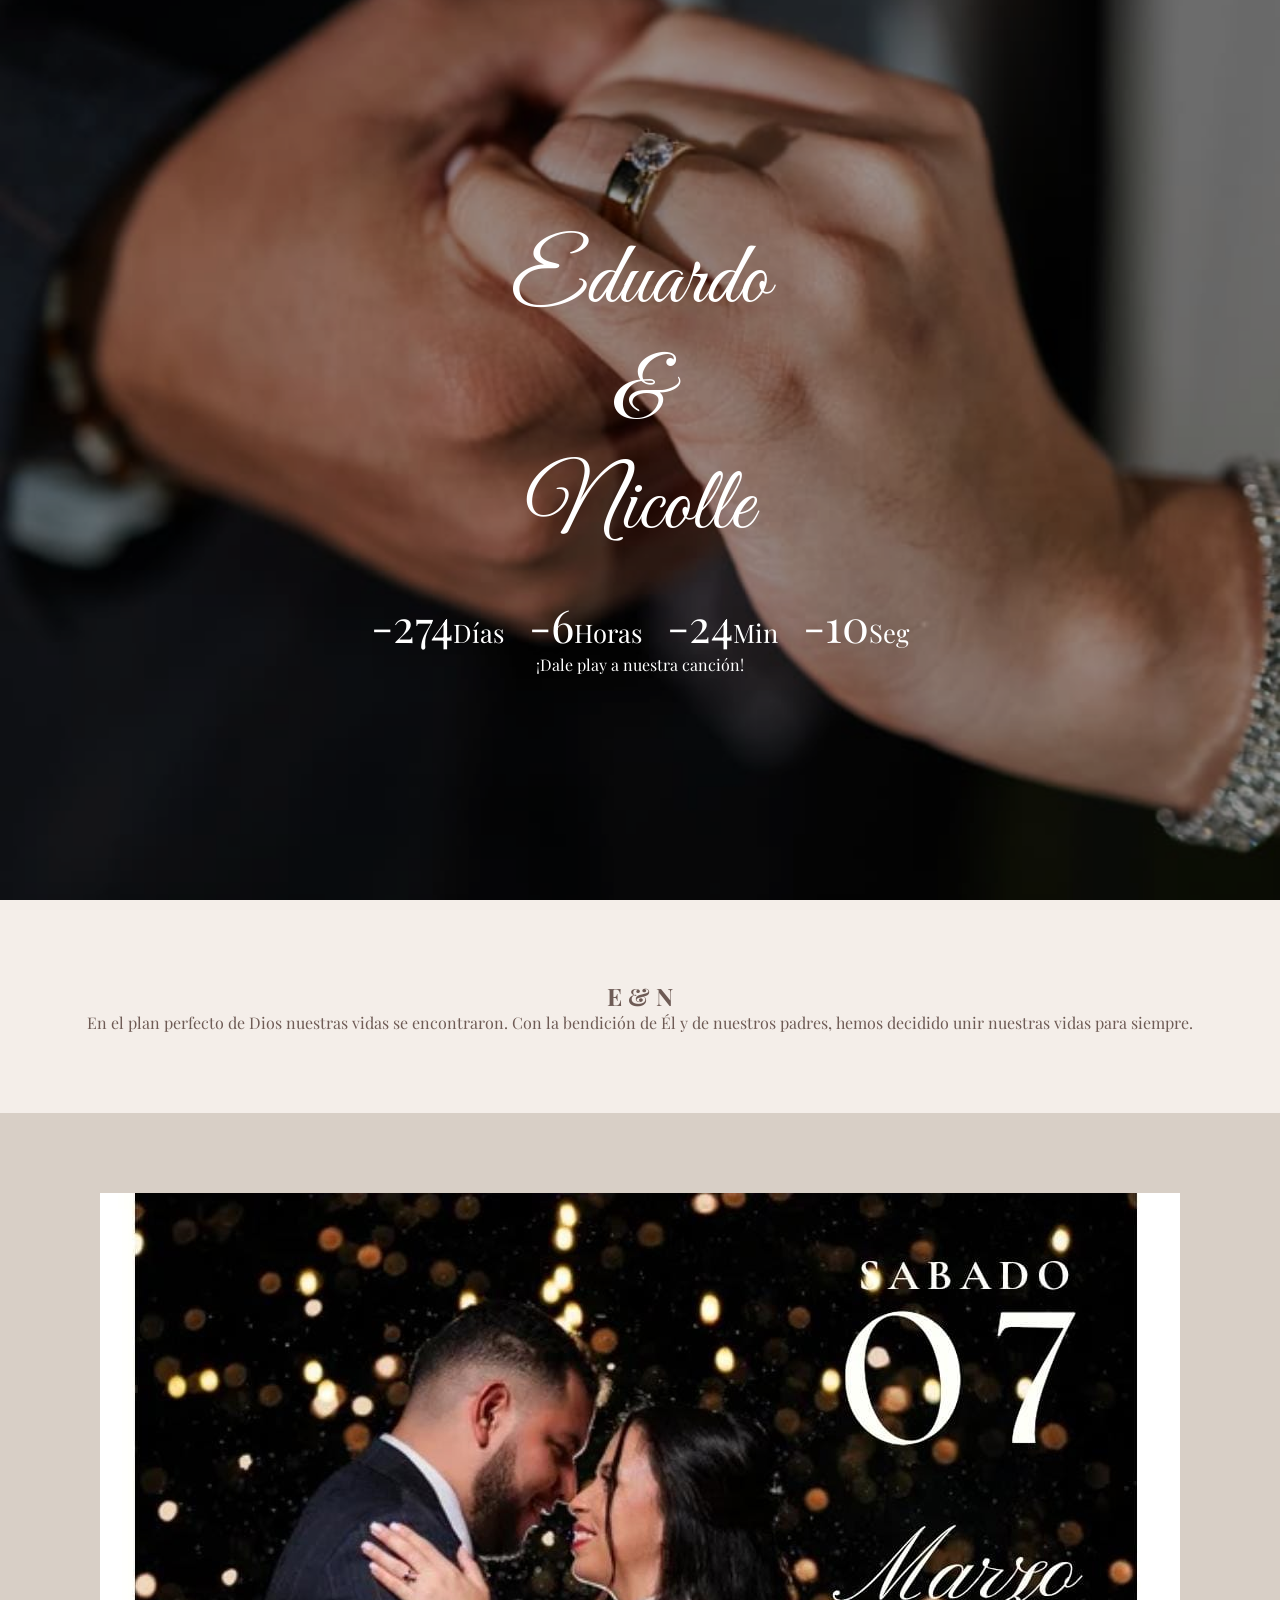
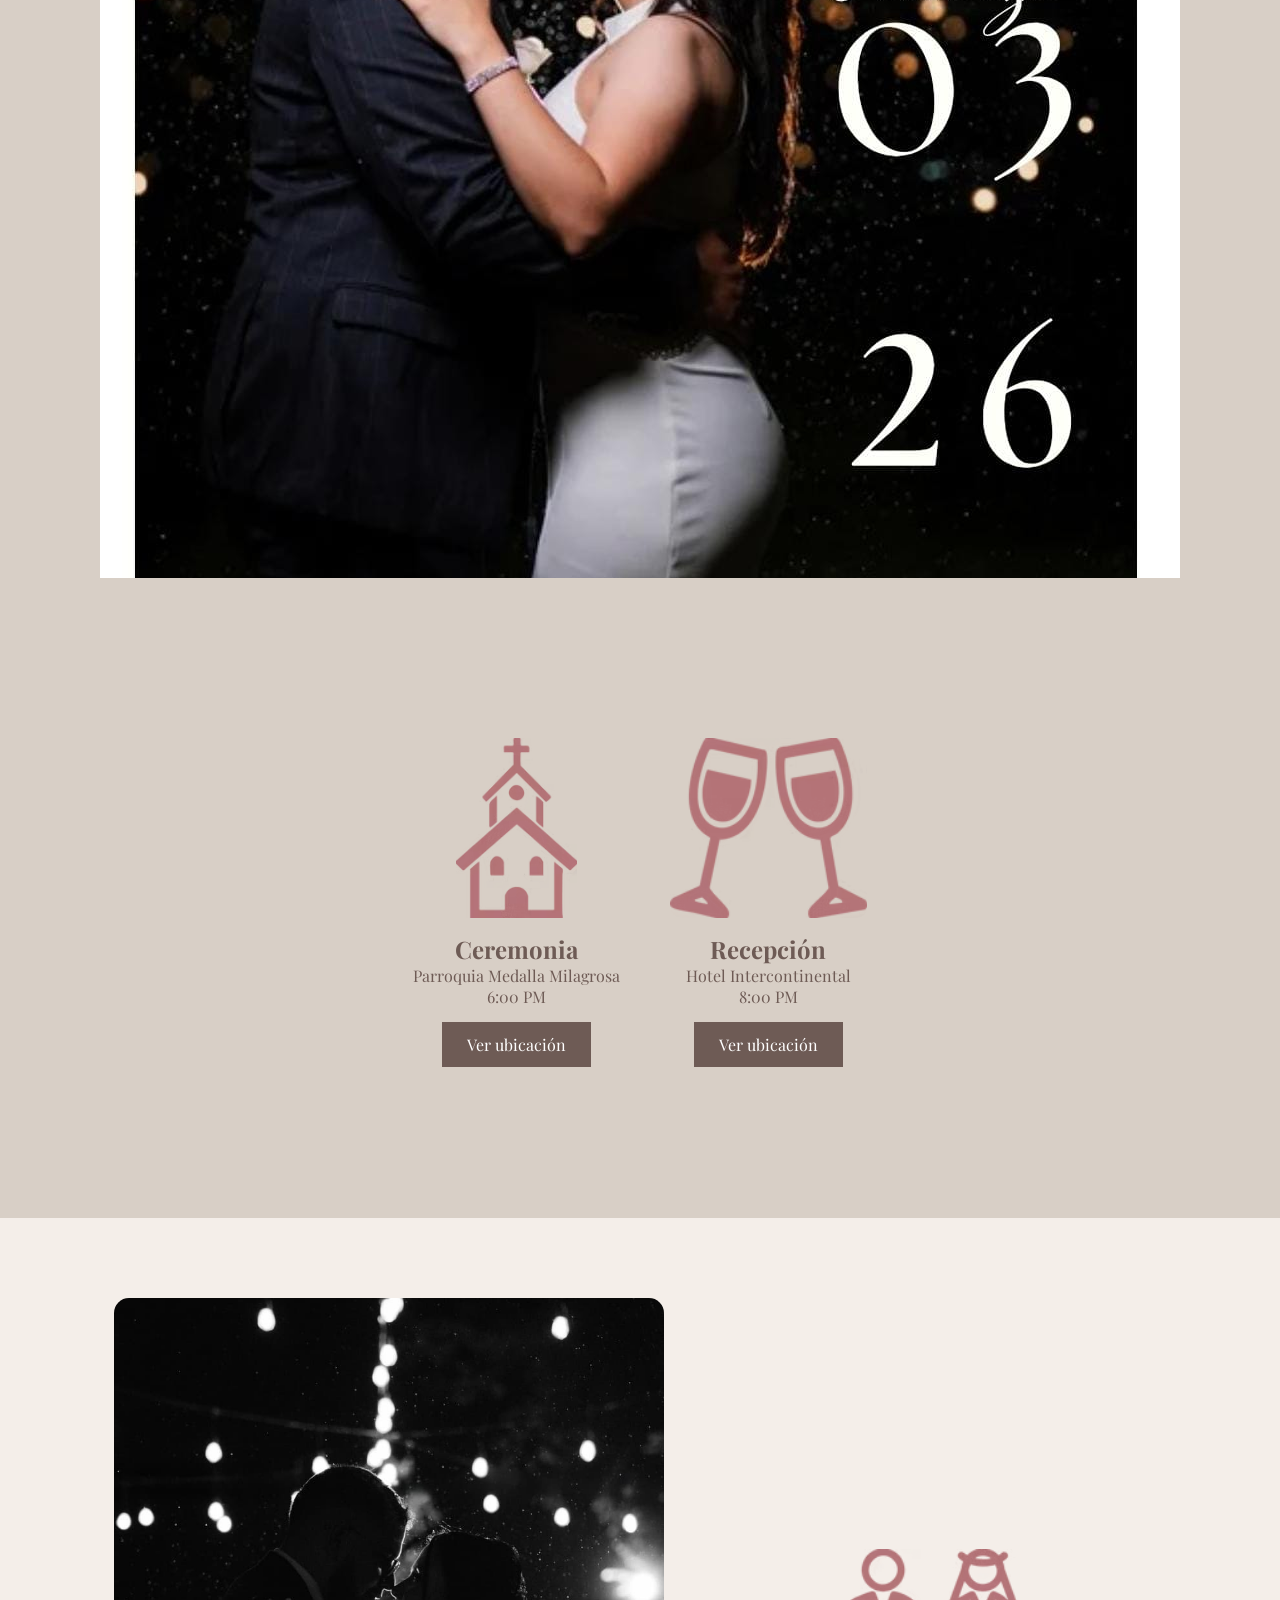
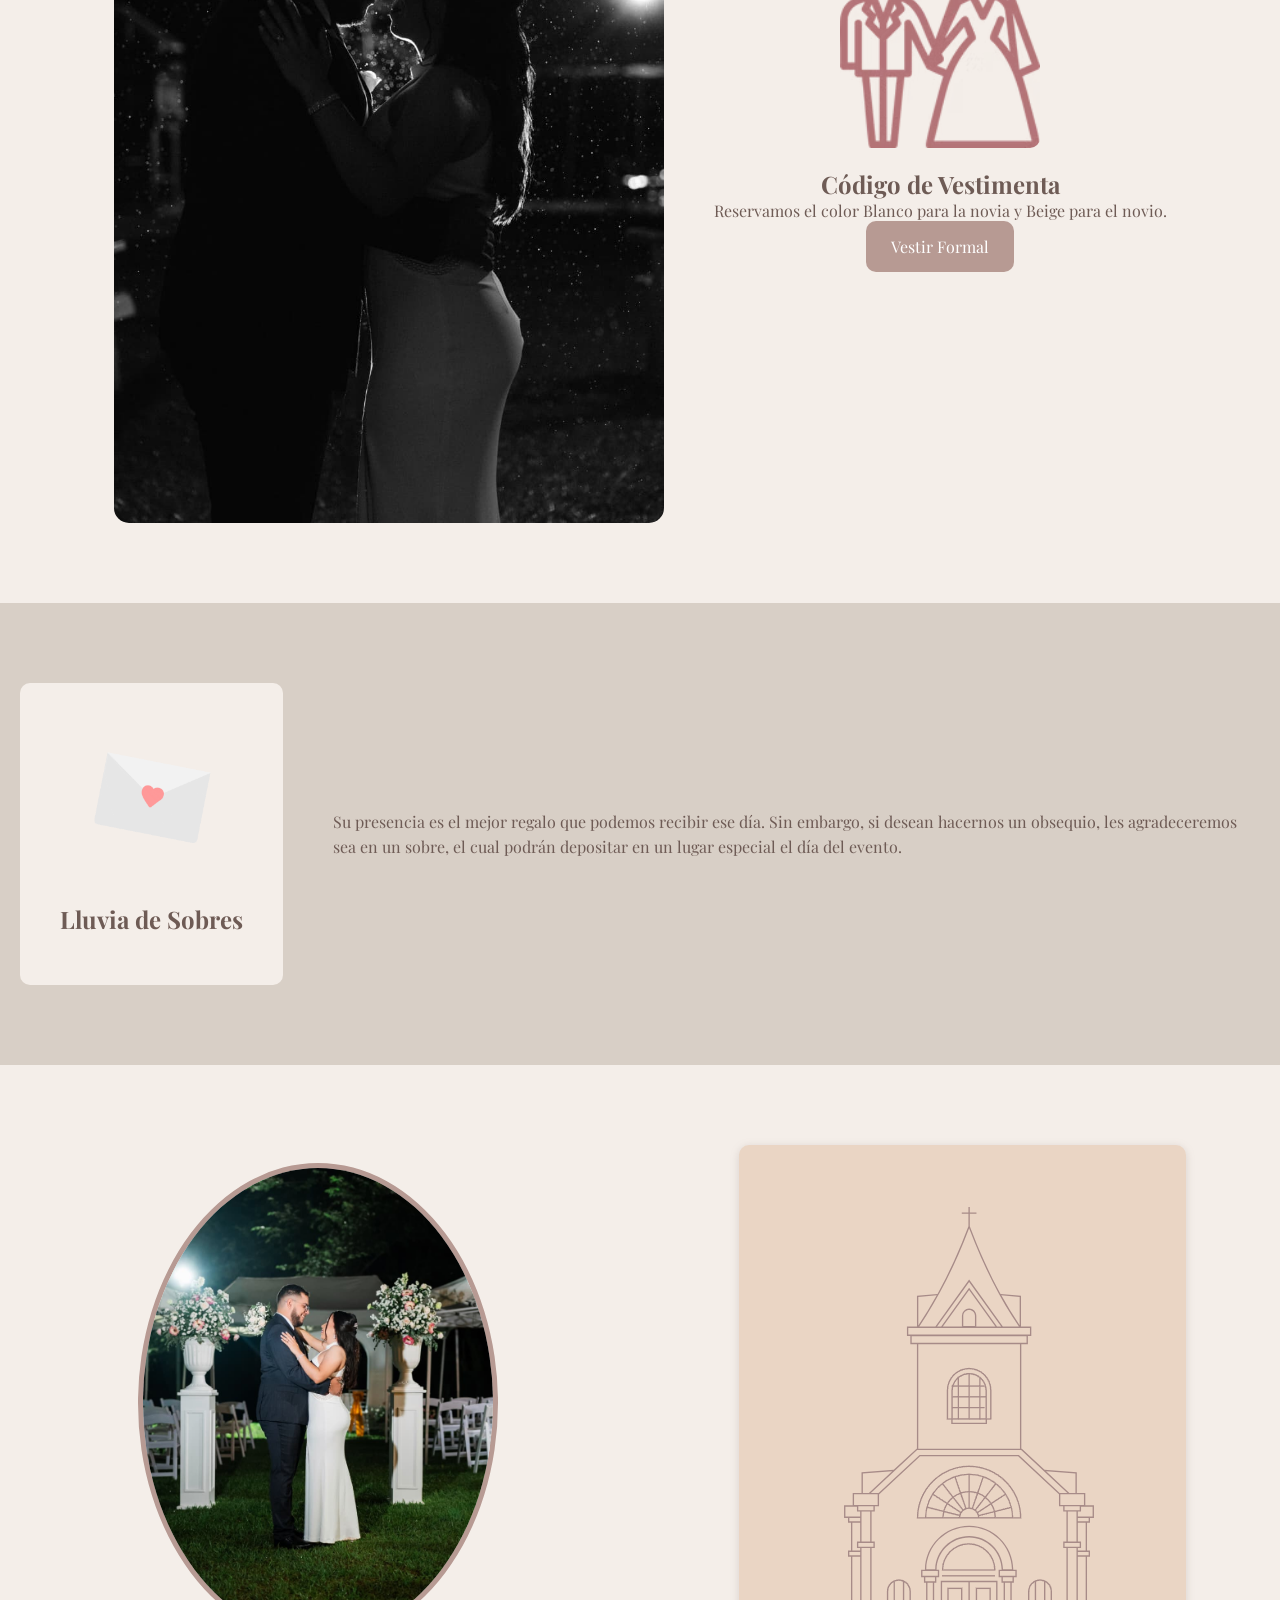
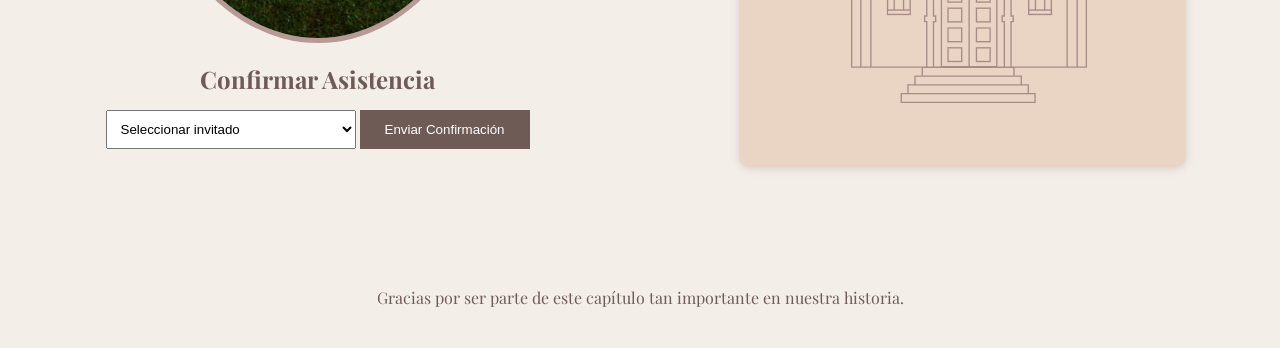
==== tarjeta.html @ 34b1200f "orden correcto" ====
<!DOCTYPE html>
<html lang="es">
<head>
<meta charset="UTF-8">
<meta name="viewport" content="width=device-width, initial-scale=1.0">
<title>Eduardo & Nicolle</title>

<link href="https://fonts.googleapis.com/css2?family=Playfair+Display:wght@400;600&family=Great+Vibes&display=swap" rel="stylesheet" >

<link rel="stylesheet" href="style.css">
</head>

<body>

<!-- 🌸 PÉTALOS -->
<div class="petals-container"></div>

<!-- 🎵 AUDIO -->
<audio id="musica" autoplay loop>
    <source src="/source/Que Mas Puedo Pedir.mp3" type="audio/mpeg">
</audio>

<!-- PORTADA -->
<section class="hero">
    <div class="hero-content">
        <div class="names">Eduardo<br>&<br>Nicolle</div>
        <div id="countdown" class="countdown">
            <div class="time-box"><span id="days"></span>Días</div>
            <div class="time-box"><span id="hours"></span>Horas</div>
            <div class="time-box"><span id="minutes"></span>Min</div>
            <div class="time-box"><span id="seconds"></span>Seg</div>
        </div>
        <p>¡Dale play a nuestra canción!</p>
    </div>
</section>

<!-- FRASE -->
<section class="section-light">
    <h2>E & N</h2>
    <p>
    En el plan perfecto de Dios nuestras vidas se encontraron.  
    Con la bendición de Él y de nuestros padres,  
    hemos decidido unir nuestras vidas para siempre.
    </p>
</section>

<!-- FOTO PAREJA -->
<section class="section-Photo">
    <div>
        <center><img src="source/WhatsApp Image 2026-02-12 at 7.22.45 AM.jpeg" alt="Foto de la pareja"></center>
    </div>
</section>

<!-- CEREMONIA Y RECEPCIÓN -->
<section>
    <div class="schedule-columns">
        <div>
            <img src="source/IGLESIA.avif" alt="Ceremonia">
            <h2>Ceremonia</h2>
            <p>Parroquia Medalla Milagrosa</p>
            <p>6:00 PM</p>
            <a class="button" id="cerominabtn">Ver ubicación</a>
        </div>

        <div>
            <img src="source/Copas.avif" alt="Recepción">
            <h2>Recepción</h2>
            <p>Hotel Intercontinental</p>
            <p>8:00 PM</p>
            <a class="button" id="locationBtn">Ver ubicación</a>
        </div>
    </div>
</section>

<!-- CÓDIGO DE VESTIMENTA -->
<section class="section-light">
    <div class="two-columns">
        <div class="vestimenta-img">
            <img src="source/WhatsApp Image 2026-02-12 at 7.22.47 AM (3).jpeg" alt="Vestimenta">
        </div>
        <div class="vestimenta-details">
            <img src="source/Novios-01.avif" alt="Novios" class="vestimenta-image">
            <h2>Código de Vestimenta</h2>
            <p>Reservamos el color Blanco para la novia y Beige para el novio.</p>
            <p class="formal-text">Vestir Formal</p>
        </div>
    </div>
</section>


<!-- SOBRE  -->
<section class="envelope-section">
    <div class="envelope-box">
        <img src="source/acf83d_f26c2b9cce294484b896078c9f301f4b~mv2.gif" >
        <h2>Lluvia de Sobres</h2>
    </div>
    <p>Su presencia es el mejor regalo que podemos recibir ese día. Sin embargo, si desean hacernos un obsequio, les agradeceremos sea en un sobre, el cual podrán depositar en un lugar especial el día del evento.</p>
</section>

<!-- CONFIRMAR ASISTENCIA -->
<section class="section-light">
    <div class="confirm-container">
        <div class="confirm-left">
            <img src="source/WhatsApp Image 2026-02-12 at 7.22.47 AM (1).jpeg" alt="Eduardo y Nicolle" class="oval-image">
            <h2>Confirmar Asistencia</h2>
            <select>
                <option>Seleccionar invitado</option>
                <option>Sr. Edwin Flores y Esposa</option>
                <option>Sra. Karen Zuniga</option>
                <option>Sra. Argentina y Esposo</option>
            </select>
             <button  id="confirmBtn" class="button">Enviar Confirmación</button>
        </div>
        <div class="confirm-right">
           <img src="source/Captura de pantalla 2026-02-16 150222.png" alt="Confirmar Asistencia">
        </div>
    </div>
</section>

<!-- FOOTER -->
<footer>
    <center>Gracias por ser parte de este capítulo tan importante en nuestra historia.</center>
</footer>

<script src="script.js"></script>
</body>
</html>
---- style.css ----
/* 🌸 Reset y Box-sizing */
*{
    box-sizing:border-box;
    margin:0;
    padding:0;
}

img{
    max-width:100%;
    height:auto;
    display:block;
}

/* 🌸 CONTENEDOR DE PÉTALOS */
.petals-container{
    position: fixed;
    top:0;
    left:0;
    width:100%;
    height:100%;
    pointer-events:none;
    overflow:hidden;
    z-index:9999;
}

/* 🌸 PÉTALO */
.petal{
    position:absolute;
    top:-50px;
    width:25px;
    height:25px;
    background-image:url("source/petalo-01.png");
    background-size:contain;
    background-repeat:no-repeat;
    opacity:0.8;
    animation: fall linear forwards;
}

/* 🌸 ANIMACIÓN DE PÉTALOS */
@keyframes fall{
    0%{
        transform: translateY(0) rotate(0deg);
        opacity:0.9;
    }
    100%{
        transform: translateY(110vh) rotate(360deg);
        opacity:0.3;
    }
}

/* 🌸 BODY */
body{
    font-family: 'Playfair Display', serif;
    background:#d8cfc6;
    color:#6e5b55;
    overflow-x:hidden;
}

/* 🌸 SECCIONES */
section{
    padding:80px 20px;
    text-align:center;
}

/* 🌸 HERO */
.hero{
    min-height:100vh;
    background: url("source/WhatsApp Image 2026-02-12 at 7.22.47 AM (2).jpeg") no-repeat center center;
    background-size: cover;
    display:flex;
    flex-direction:column;
    justify-content:center;
    align-items:center;
    text-align:center;
    color:white;
    position:relative;
    padding:20px;
}

.hero::after{
    content:"";
    position:absolute;
    top:0; left:0;
    width:100%; height:100%;
    background:rgba(0,0,0,0.4);
}

.hero-content{
    position:relative;
    z-index:2;
}

.names{
    font-family:'Great Vibes', cursive;
    font-size: clamp(38px, 8vw, 90px);
}

.countdown{
    margin-top:30px;
    display:flex;
    gap:25px;
    justify-content:center;
    flex-wrap:wrap;
}

.time-box{
    font-size: clamp(16px, 2vw, 28px);
}

.time-box span{
    font-size: clamp(22px, 4vw, 45px);
}

/* 🌸 SECCIONES CLÁSICAS */
.section-light{background:#f4eee9;}
.section-dark{background:#b79a93;color:white;}

/* 🌸 SECCIÓN CEREMONIA & RECEPCIÓN */
.schedule-columns {
    display: flex;
    flex-wrap: wrap;
    justify-content: center;
    gap: 50px;
}

.schedule-columns > div {
    display: flex;
    flex-direction: column;
    align-items: center;
    justify-content: flex-start;
    max-width: 300px;
    text-align: center;
    min-height: 400px;
}

.schedule-columns > div img {
    max-width: 100%;
    height: 180px;
    object-fit: cover;
    border-radius: 10px;
    margin-bottom: 15px;
}

/* 🌸 SECCIÓN VESTIMENTA */
.two-columns{
    display:flex;
    flex-wrap:wrap;
    justify-content:center;
    gap:50px;
}

.two-columns{
    display: flex;
    justify-content: center; /* centra todo horizontalmente */
    align-items: center;     /* alinea verticalmente ambas columnas */
    flex-wrap: wrap;
    gap: 50px;
}

.two-columns > div{
    display: flex;
    flex-direction: column;
    align-items: center;
    text-align: center;
}

.vestimenta-img img{
    width: 100%;
    max-width: 550px;
    height: auto;
    border-radius: 15px;
    object-fit: cover;
}

.vestimenta-details img.vestimenta-image{
    width: 200px;
    height: auto;
    border-radius: 10px;
    margin-bottom: 20px;
}

/* RESPONSIVE */
@media(max-width:768px){
    .two-columns{
        flex-direction: column;
        gap: 25px;
    }
}

/* 🌸 BOTONES Y SELECT */
.button{
    display:inline-block;
    padding:12px 25px;
    background:#6e5b55;
    color:white;
    text-decoration:none;
    margin-top:15px;
    border:none;
    cursor:pointer;
}

select{
    padding:10px;
    width:250px;
}

/* 🌸 FOOTER */
footer{
    padding:40px;
    background:#f4eee9;
}

/* 🌸 ANIMACIONES Y APARICIÓN */
@keyframes fadeInUp {
    from {opacity:0;transform:translateY(30px);}
    to {opacity:1;transform:translateY(0);}
}

.section-Photo{opacity:0;transition: all 0.6s ease-in-out;}
.section-Photo.visible{animation: fadeInUp 0.6s ease-in-out forwards;
}


/* 🌸 SOBRE ENVELOPE */
.envelope-box{
    background: #f4eee9;
    padding:40px;
    border-radius:10px;
    display:flex;
    flex-direction:column;
    align-items:center;
    gap:20px;
    max-width:300px;
    margin:0 auto;
}

.envelope-box img{
    width:150px;
    height:150px;
    object-fit:cover;
    border-radius:10px;
}

.envelope-box h2{margin:10px 0;}

.envelope-section{
    padding:80px 20px;
    text-align:center;
    display:flex;
    flex-wrap:wrap;
    justify-content:center;
    align-items:center;
    gap:50px;
}

.envelope-section p{
    flex:1;
    min-width:250px;
    text-align:left;
    line-height:1.6;
}

/* 🌸 CONFIRMACIÓN */
.oval-image{
    width:min(90%,360px);
    aspect-ratio:3/4;
    border-radius:50%;
    object-fit:cover;
    margin:0 auto 20px;
    border:#b79a93 5px solid;
}

.confirm-container{
    display:flex;
    justify-content:center;
    align-items:center;
    gap:50px;
    flex-wrap:wrap;
}

.confirm-left{
    text-align:center;
    flex:1;
    min-width:300px;
}

.confirm-right{
    display:flex;
    justify-content:center;
    align-items:center;
    flex:1;
    min-width:150px;
}

.confirm-right img{
    filter:drop-shadow(0 2px 4px rgba(110, 91, 85, 0.2));
    border-radius:10px;
}

.formal-text{
    background:#b79a93;
    color:white;
    padding:15px 25px;
    border-radius:10px;
    display:inline-block;
}

/* 🌸 RESPONSIVE */
@media(max-width:768px){
    .names{font-size:55px;}
    .two-columns, .schedule-columns{flex-direction:column; gap:25px;}
    .schedule-columns > div, .two-columns > div{min-height:auto;}
}


/*animacion*/

/* Efecto hover en imágenes grandes y pequeñas */
.vestimenta-img img, .vestimenta-details img {
    transition: transform 0.5s ease, box-shadow 0.5s ease;
}

.vestimenta-img img:hover, .vestimenta-details img:hover {
    transform: scale(1.05);
    box-shadow: 0 10px 20px rgba(0,0,0,0.3);
}

/* Botones animados */
.button {
    transition: transform 0.3s ease, background 0.3s ease;
}

.button:hover {
    transform: scale(1.05);
    background: #8c7264; /* cambio sutil de color */
}

/* Aparición suave de las secciones */
.section-light, .section-dark, .schedule-columns, .envelope-section {
    opacity: 0;
    transform: translateY(30px);
    transition: all 0.8s ease-out;
}

.section-light.visible, .section-dark.visible, .schedule-columns.visible, .envelope-section.visible {
    opacity: 1;
    transform: translateY(0);
}
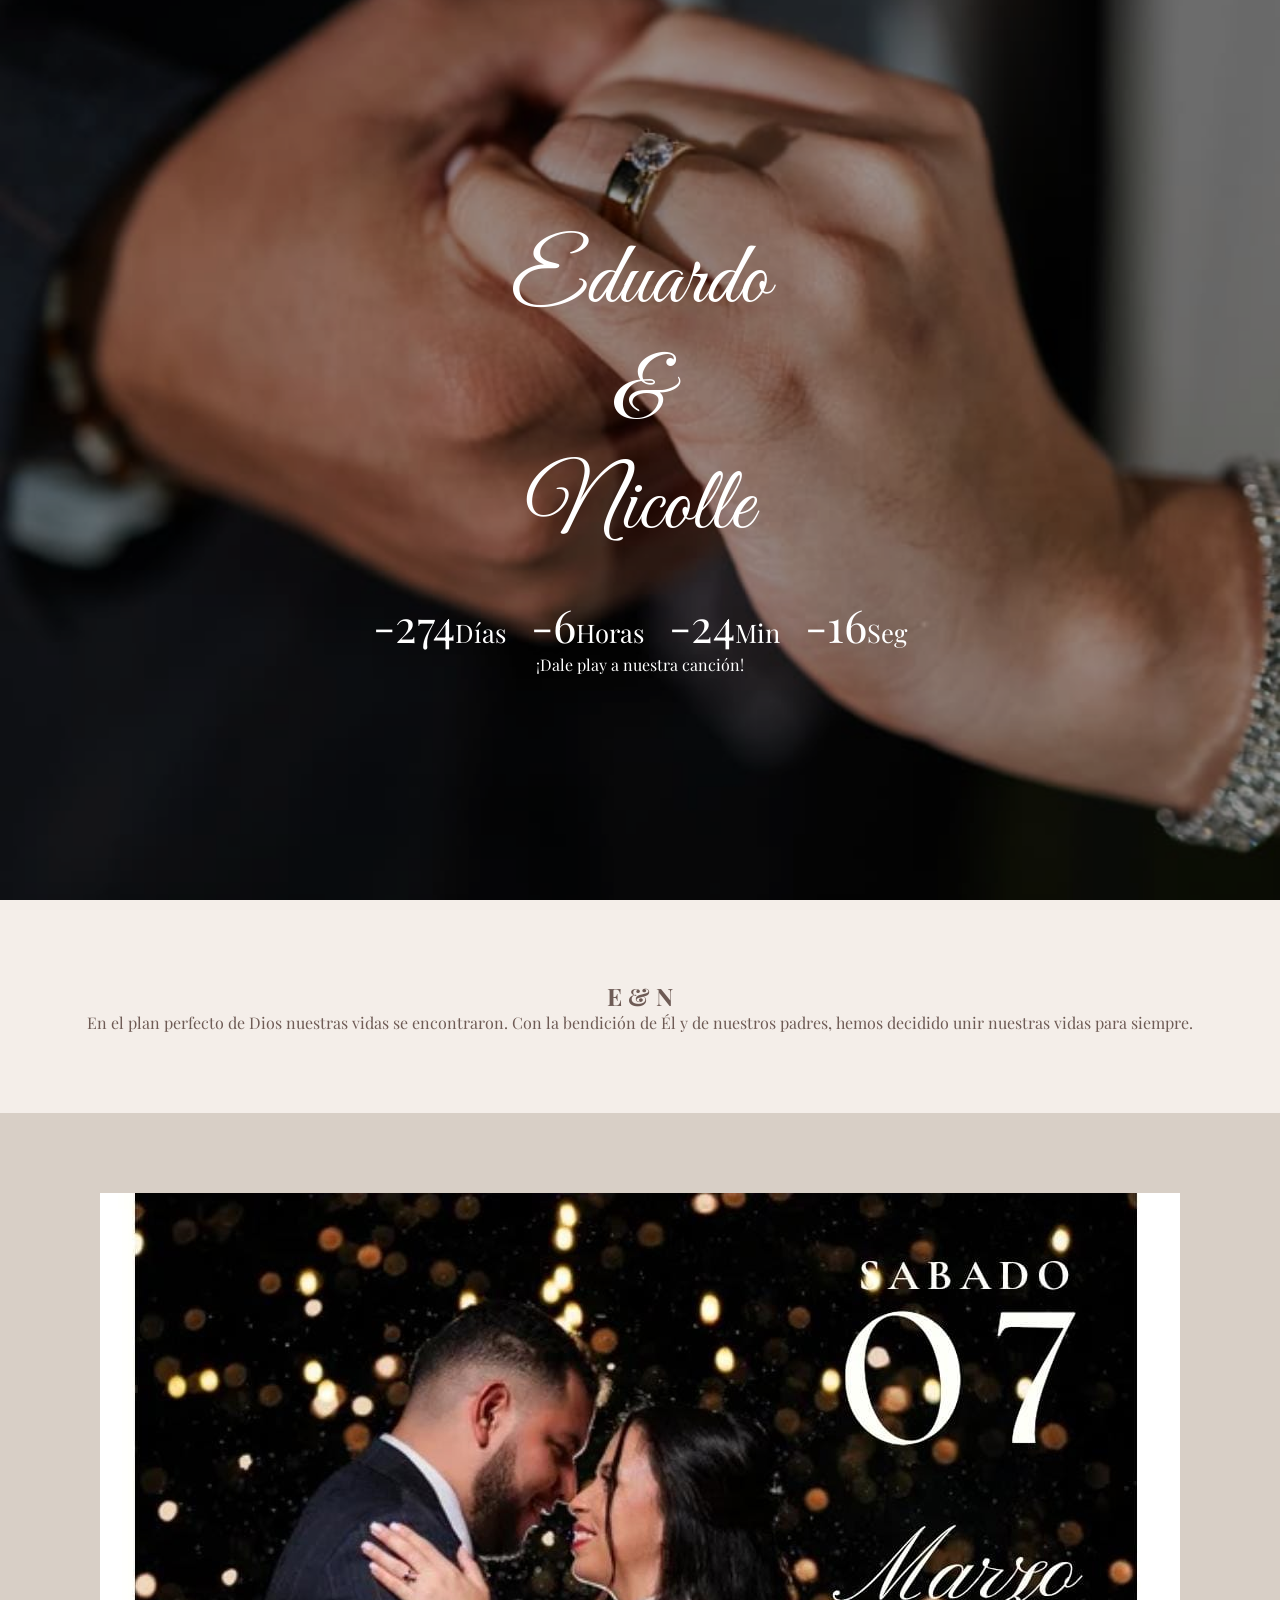
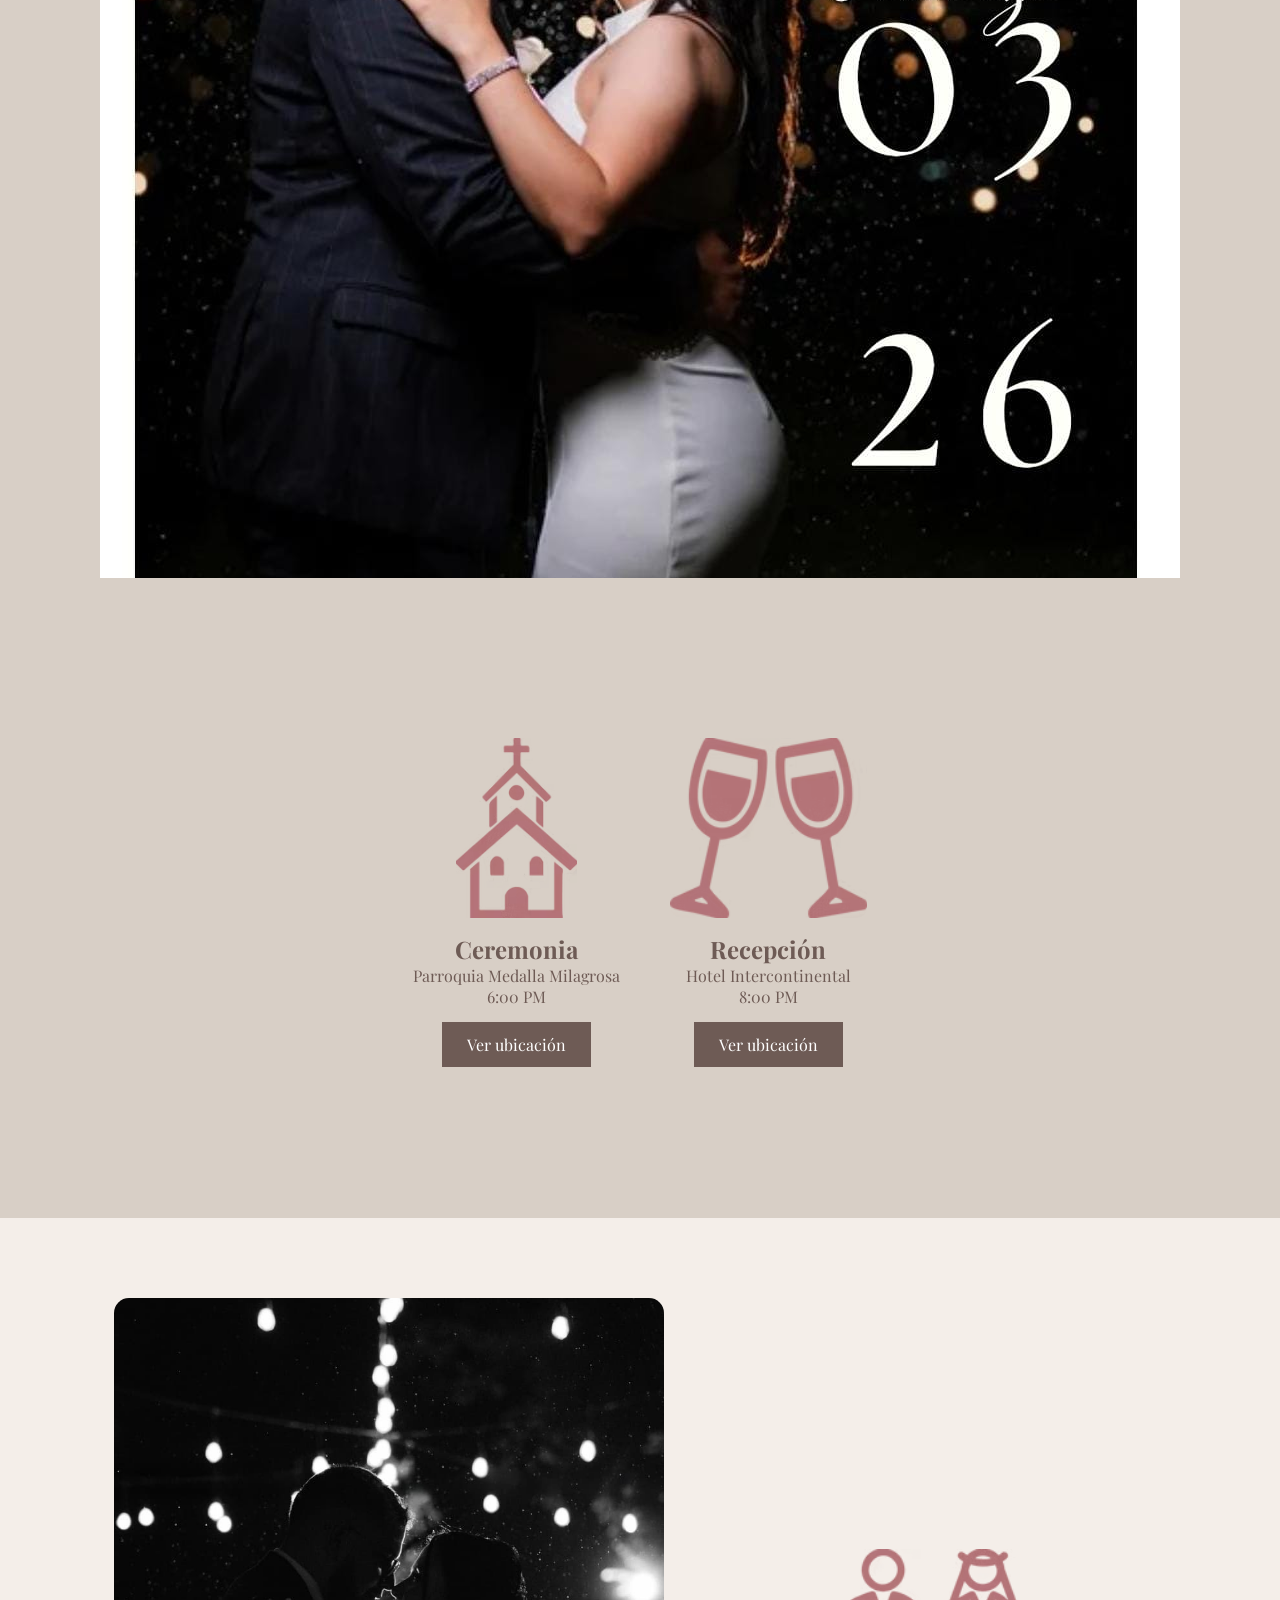
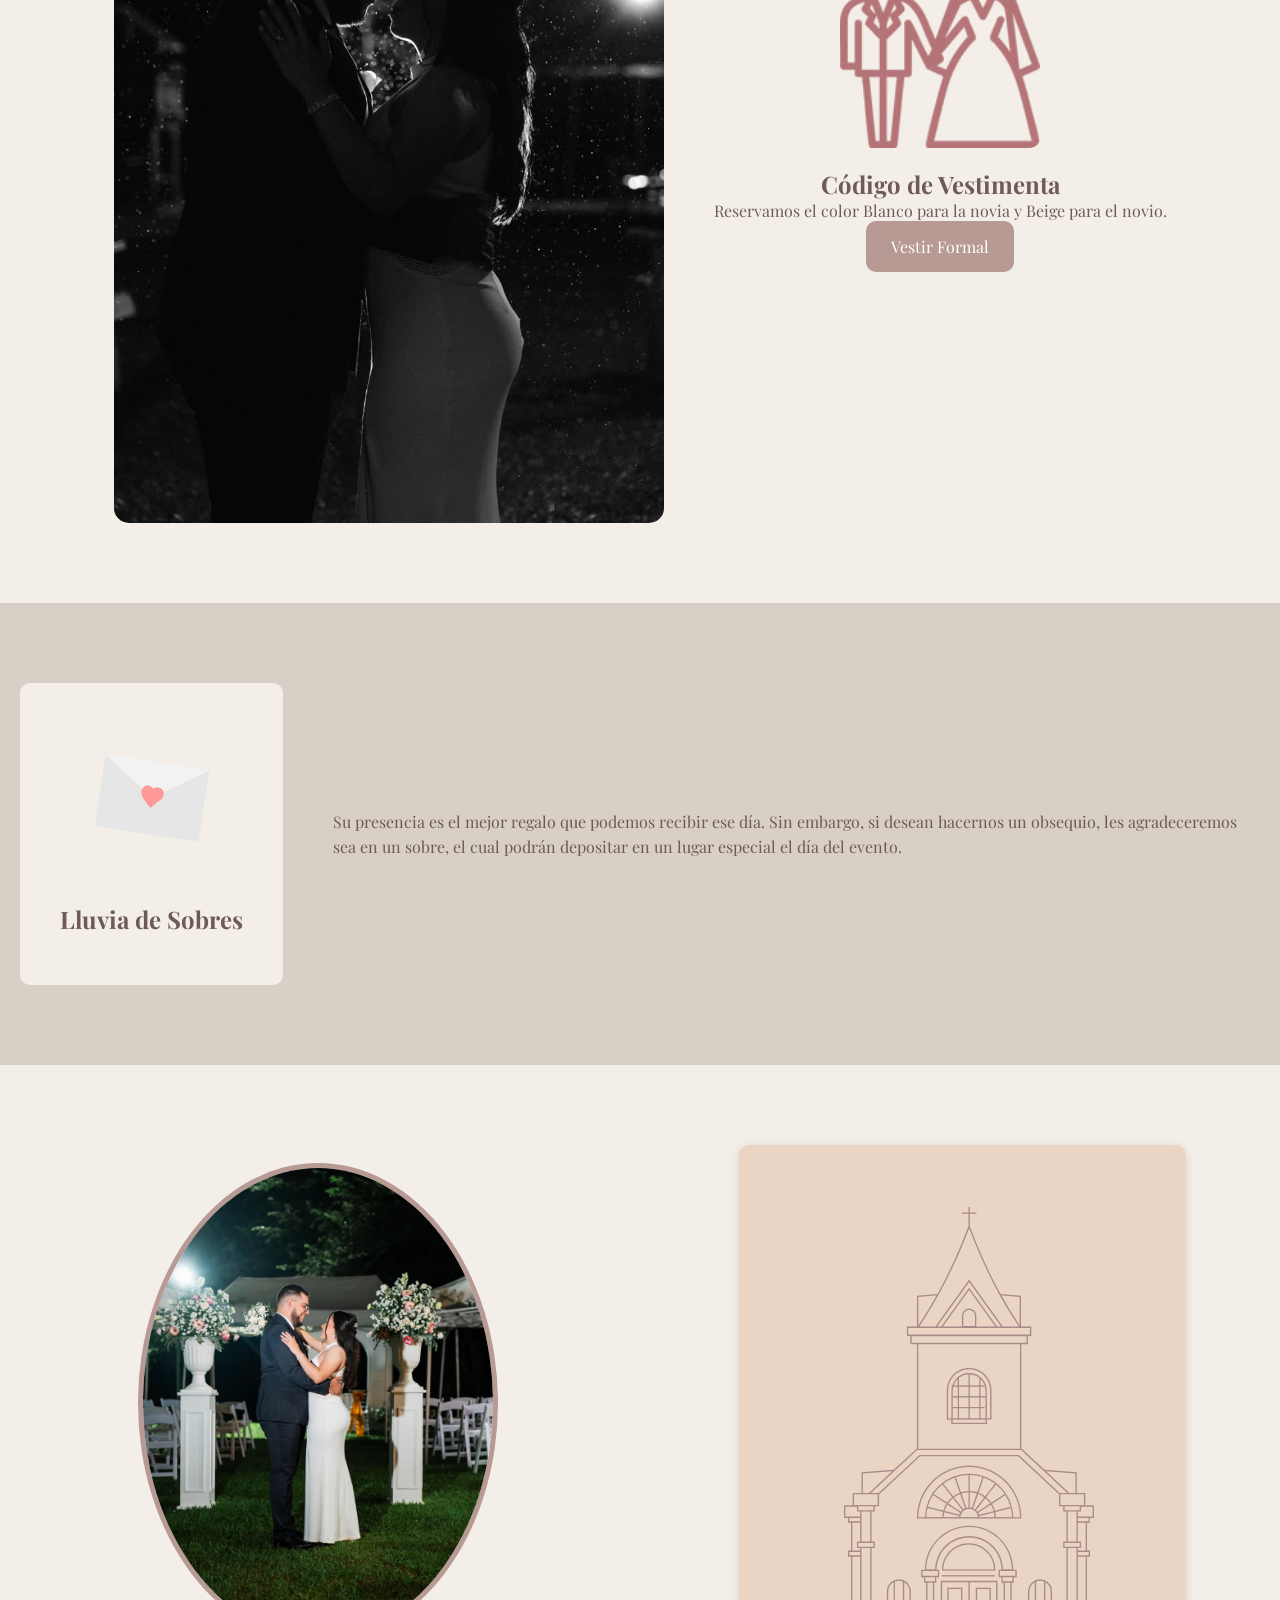
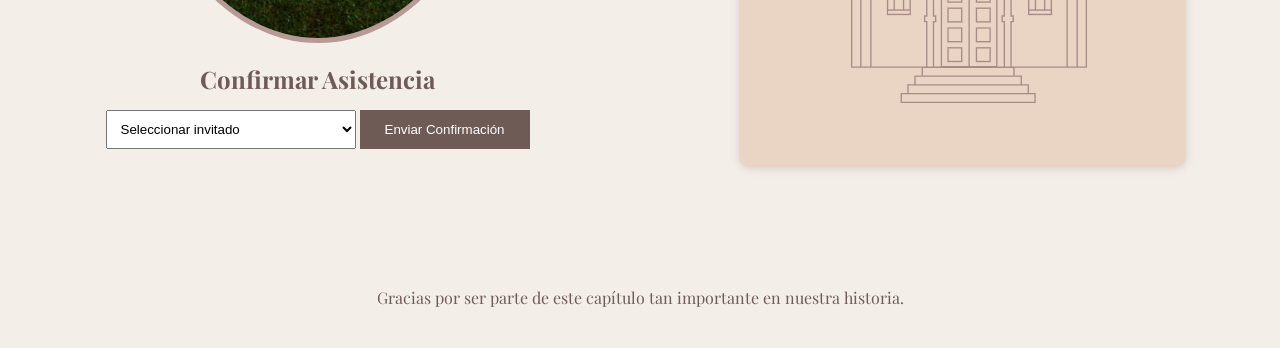
==== commit e7ee3008: "arreglar ruta musica" ====
--- a/tarjeta.html
+++ b/tarjeta.html
@@ -17,7 +17,7 @@
 
 <!-- 🎵 AUDIO -->
 <audio id="musica" autoplay loop>
-    <source src="/source/Que Mas Puedo Pedir.mp3" type="audio/mpeg">
+    <source src="source/Que Mas Puedo Pedir.mp3" type="audio/mpeg">
 </audio>
 
 <!-- PORTADA -->
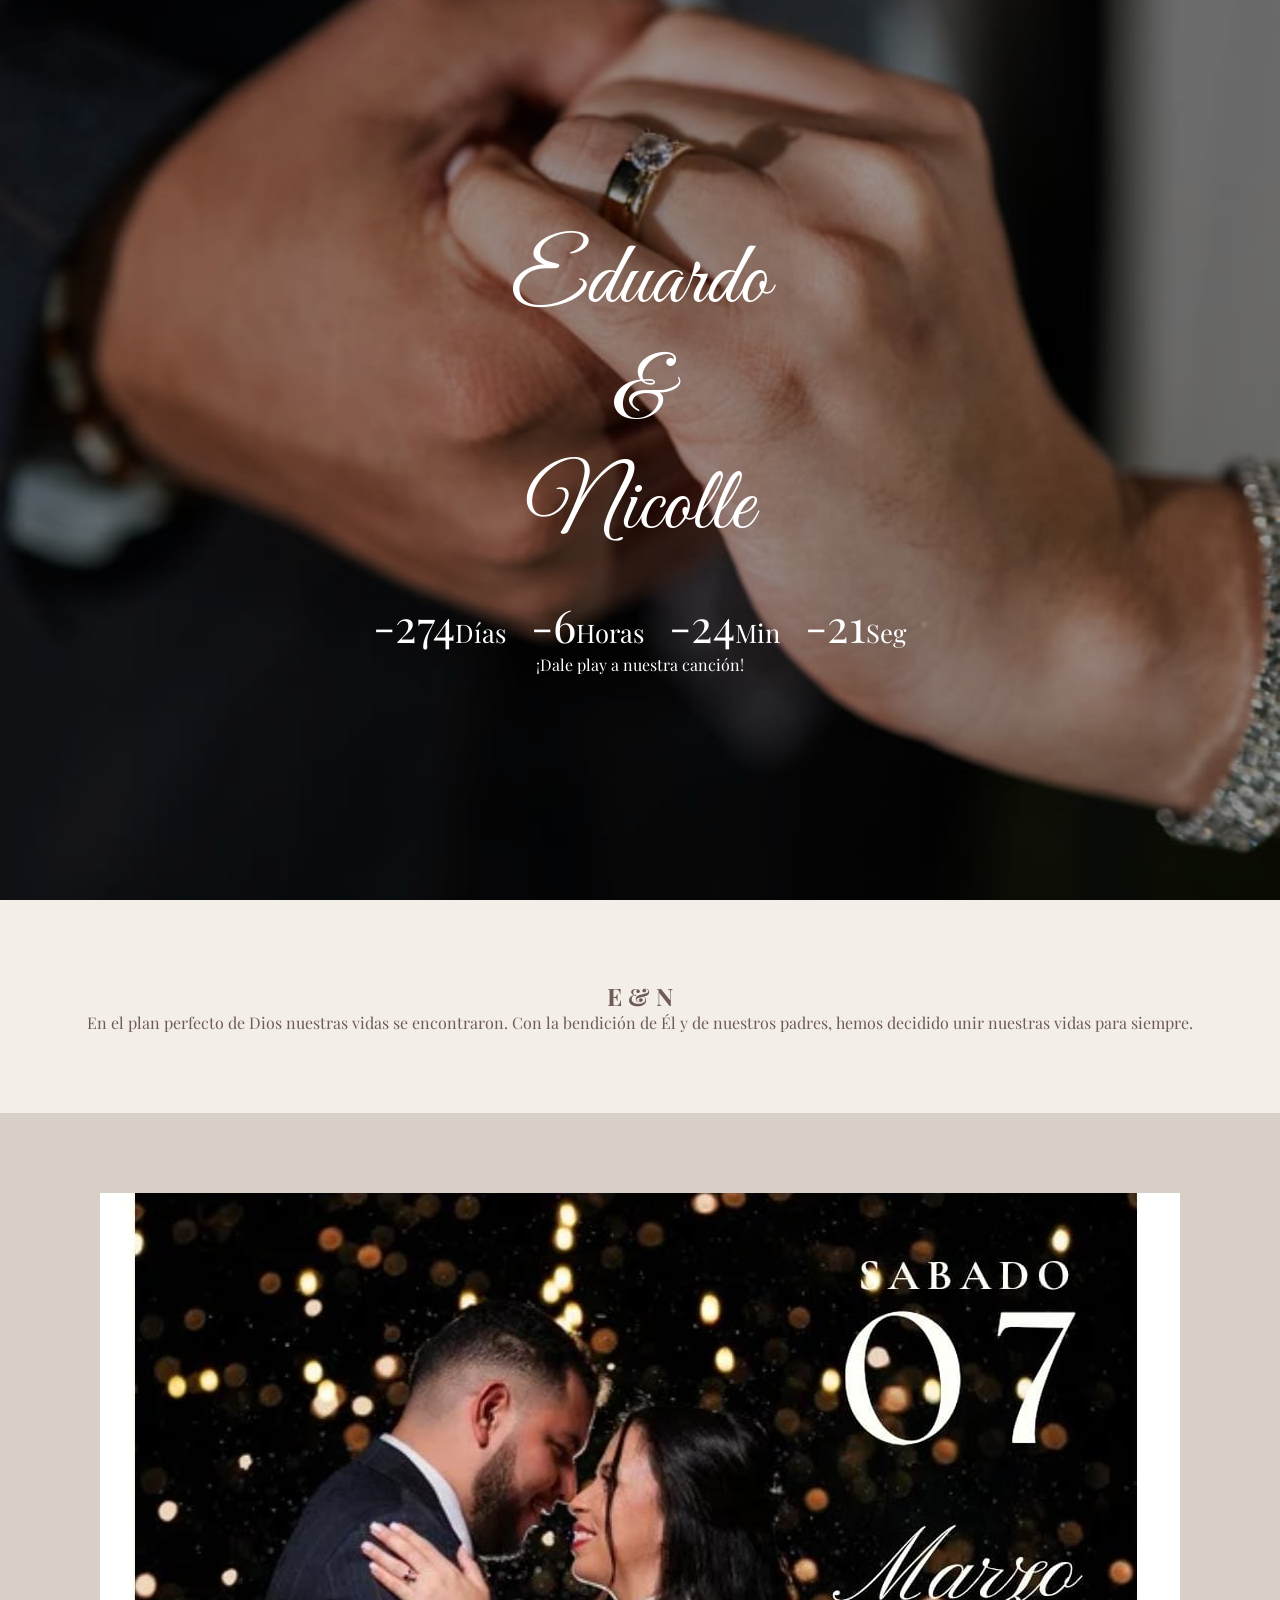
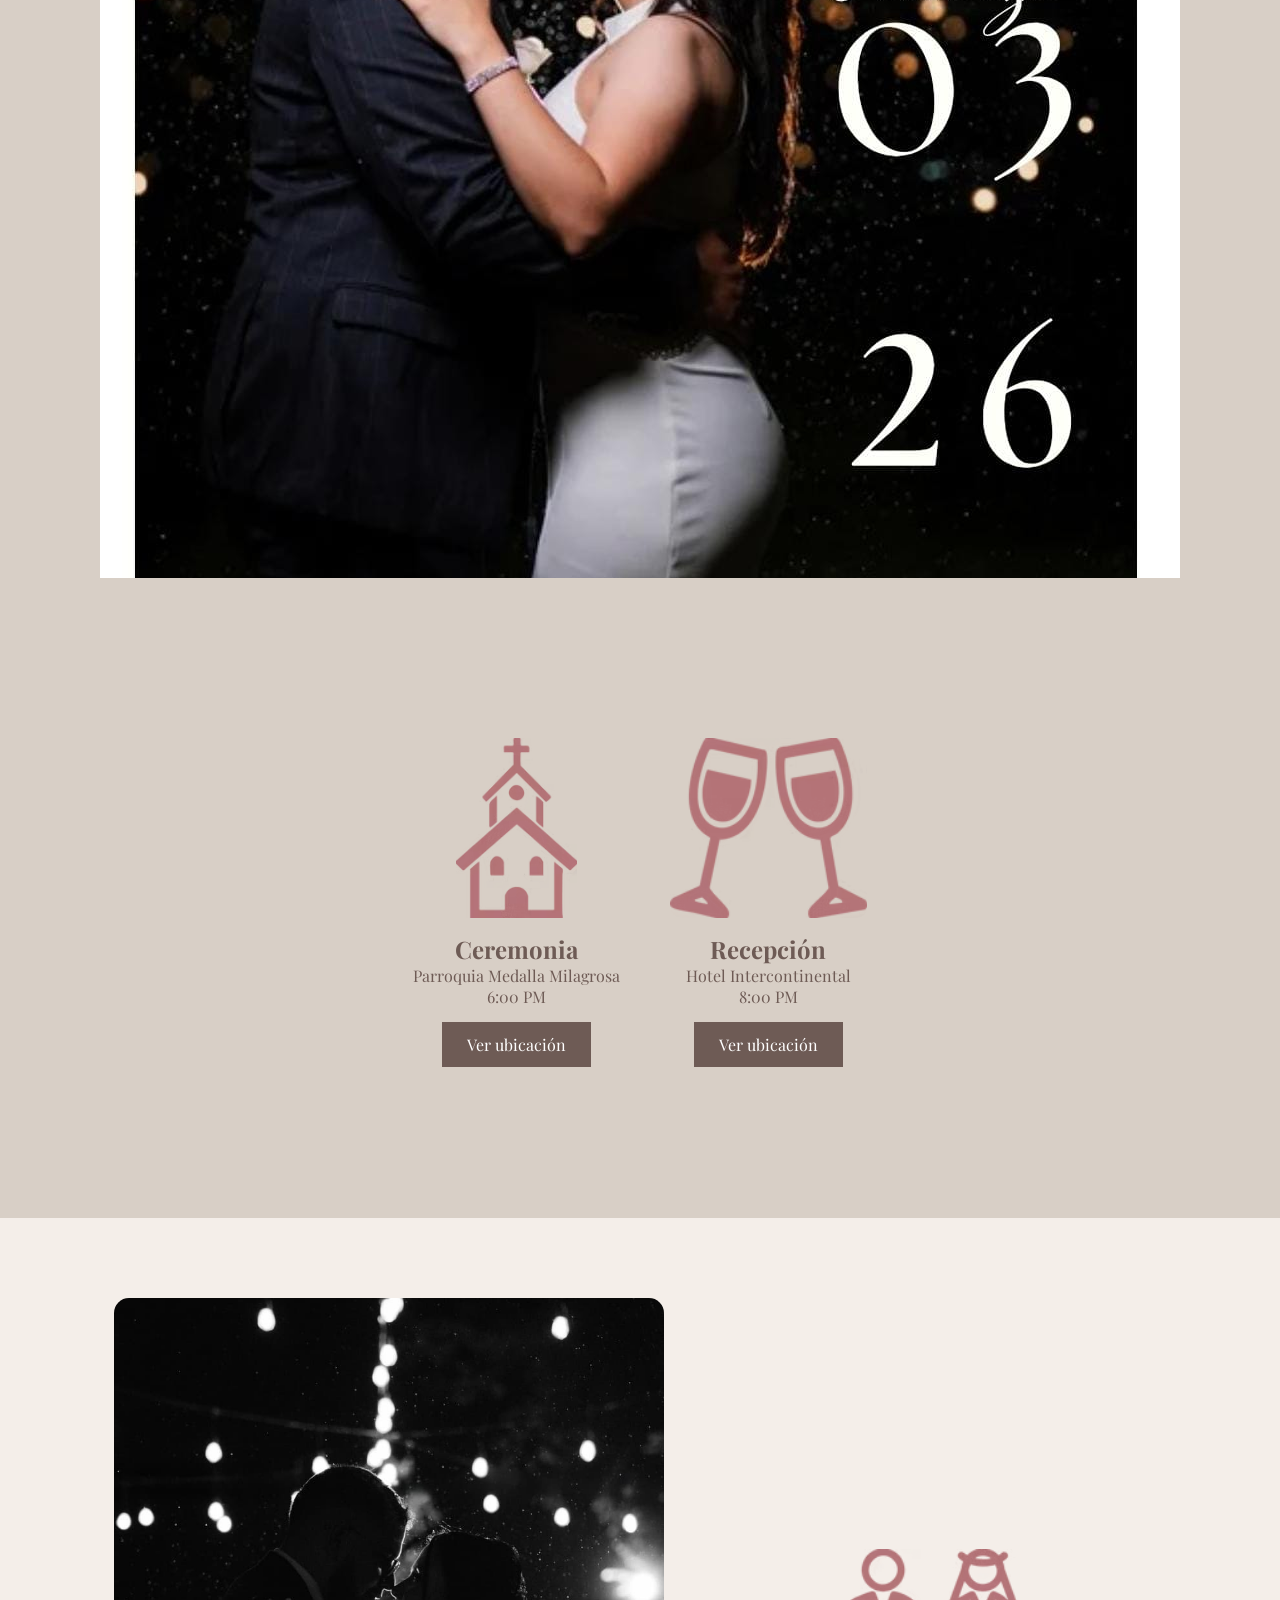
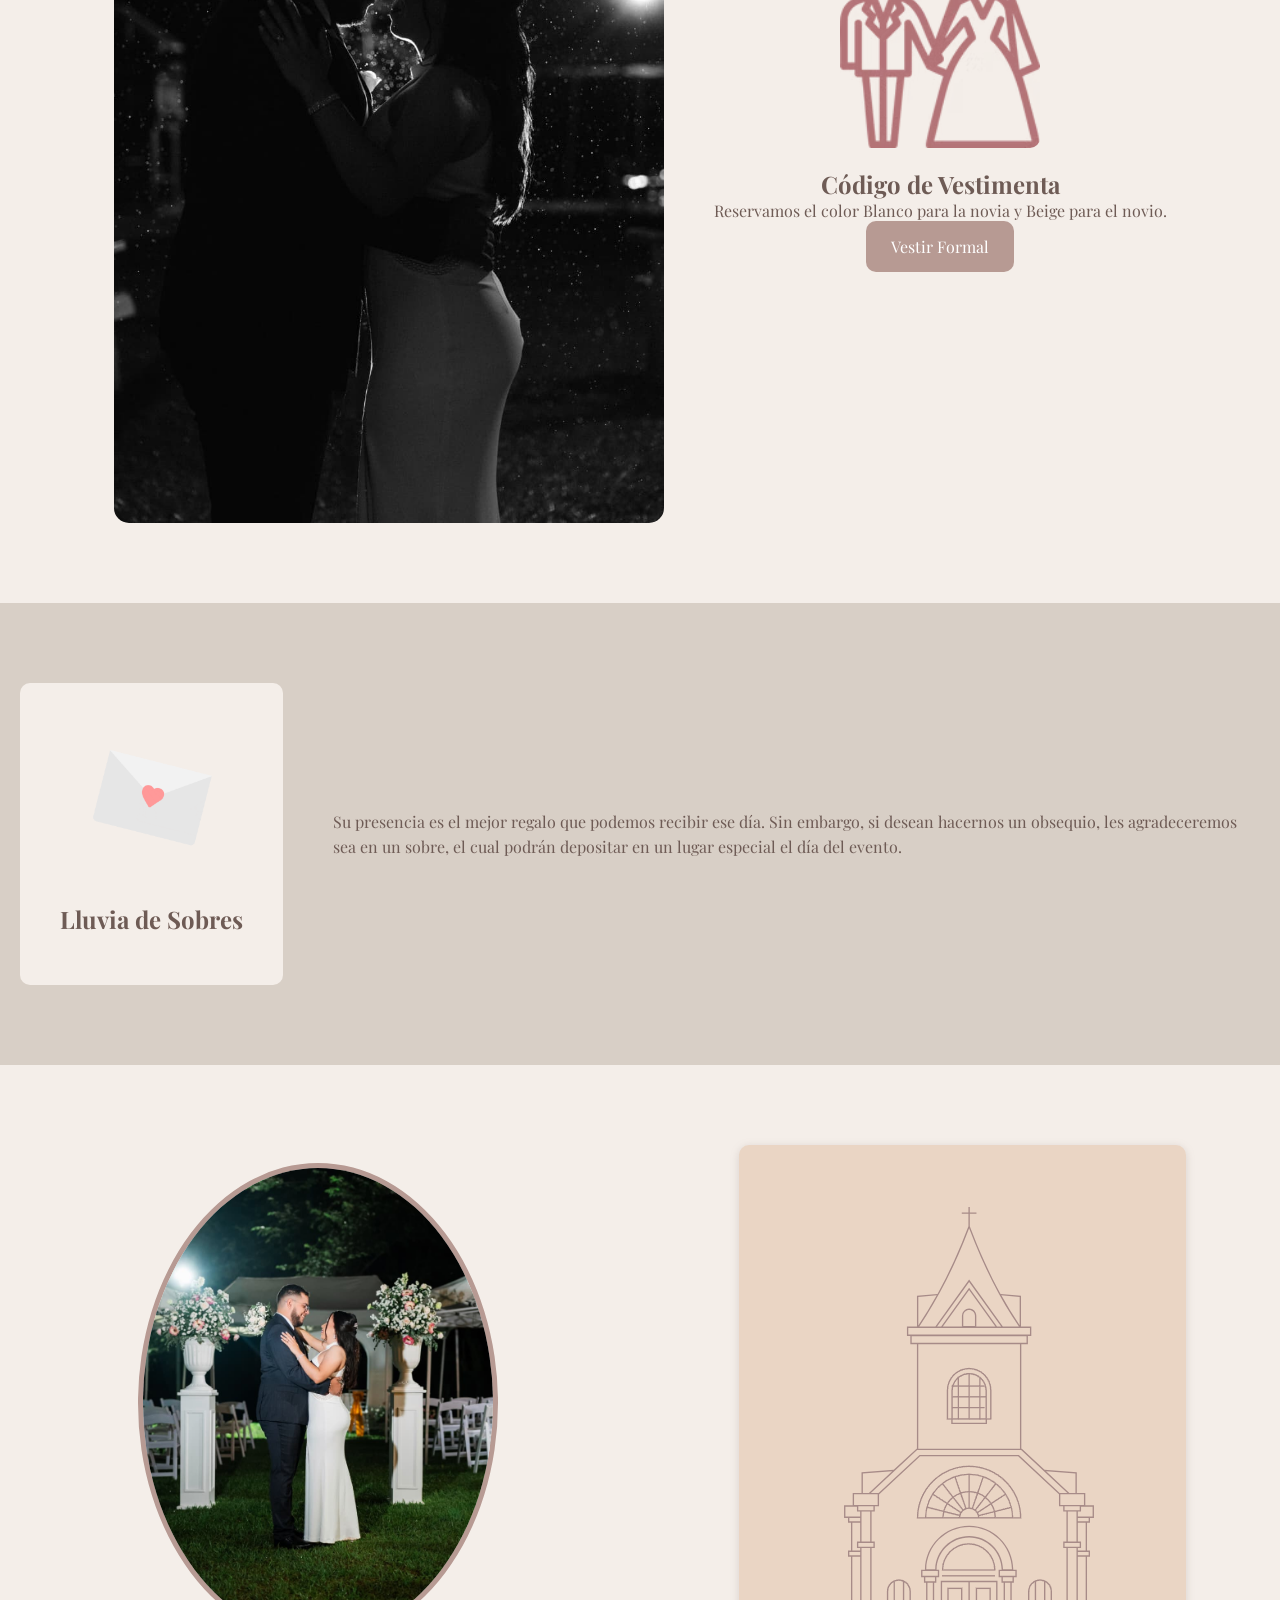
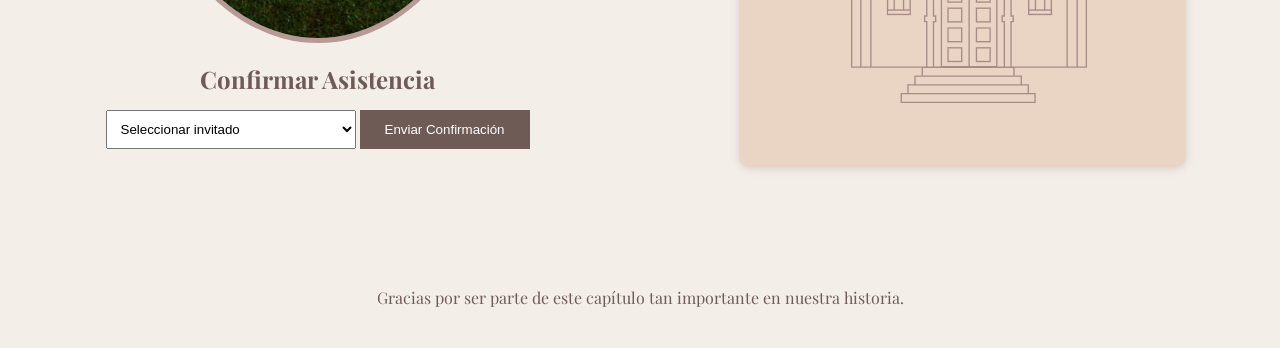
==== commit 5a0d2dec: "Cancion" ====
--- a/tarjeta.html
+++ b/tarjeta.html
@@ -16,7 +16,7 @@
 <div class="petals-container"></div>
 
 <!-- 🎵 AUDIO -->
-<audio id="musica" autoplay loop>
+<audio id="musica" loop>
     <source src="source/Que Mas Puedo Pedir.mp3" type="audio/mpeg">
 </audio>
 
